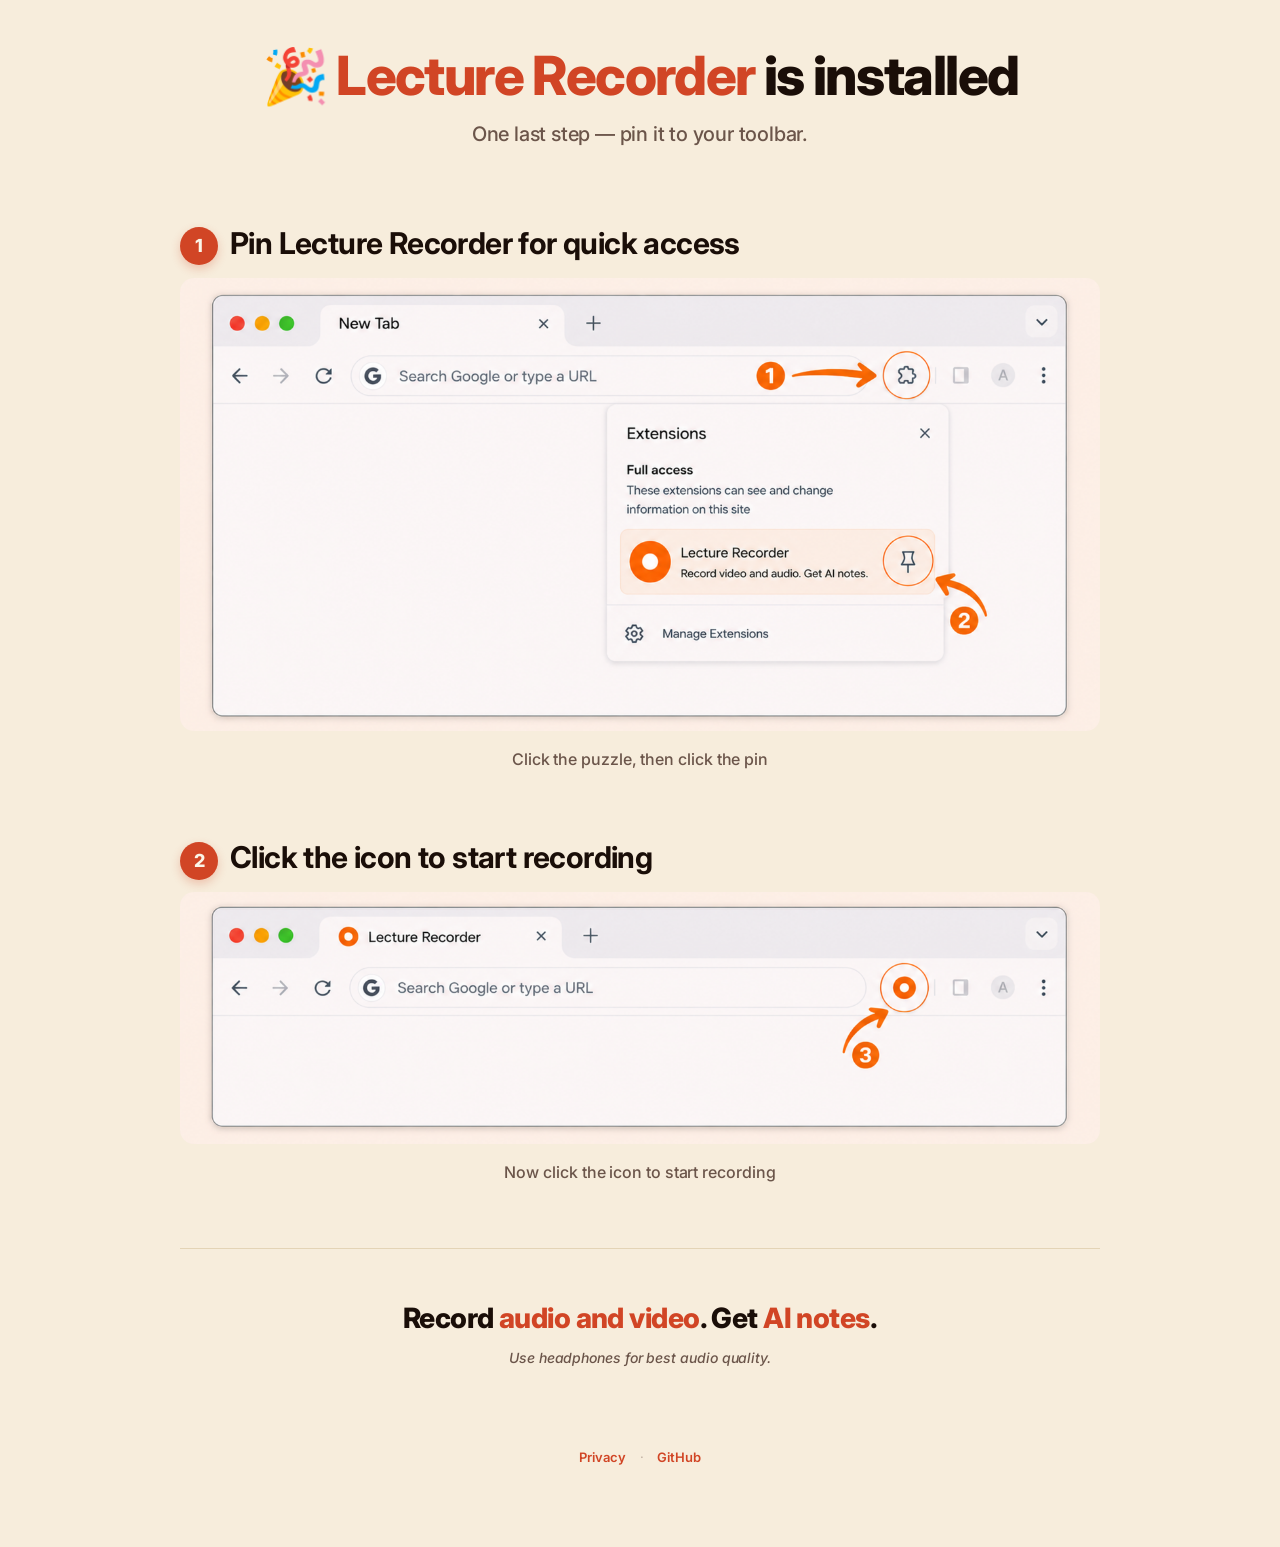
==== welcome/index.html @ 826f4487 "feat: add welcome page with pin-to-toolbar tutorial" ====
<!doctype html>
<html lang="en">
<head>
<meta charset="utf-8"/>
<meta name="viewport" content="width=device-width,initial-scale=1"/>
<meta name="robots" content="noindex"/>
<title>Welcome to Lecture Recorder</title>
<meta name="description" content="One last step — pin Lecture Recorder to your toolbar for quick access."/>
<link rel="icon" href="/favicon.ico"/>
<link href="https://fonts.googleapis.com/css2?family=Inter:wght@400;500;600;700;800;900&display=swap" rel="stylesheet"/>
<style>
  :root{
    --cream:#f7eddc;
    --cream-soft:#fbf5e8;
    --orange:#d14525;
    --orange-hover:#b73a1f;
    --espresso:#1a0e08;
    --muted:#6b554a;
    --line:#e4d4b6;
  }
  *{box-sizing:border-box;margin:0;padding:0}
  html,body{background:var(--cream);color:var(--espresso);font-family:'Inter',system-ui,-apple-system,sans-serif;line-height:1.5;-webkit-font-smoothing:antialiased;letter-spacing:-0.005em}
  body{min-height:100vh;padding:48px 24px 80px}
  .wrap{max-width:920px;margin:0 auto}

  /* Hero */
  .hero{text-align:center;margin-bottom:72px}
  .hero h1{font-size:54px;font-weight:800;line-height:1.05;letter-spacing:-0.03em;margin-bottom:14px}
  .hero h1 .accent{color:var(--orange)}
  .hero p.sub{font-size:20px;color:var(--muted);font-weight:500;letter-spacing:-0.01em}

  /* Step blocks */
  .step{margin-bottom:64px}
  .step h2{font-size:30px;font-weight:700;letter-spacing:-0.02em;margin-bottom:12px;color:var(--espresso)}
  .step .num{display:inline-block;width:38px;height:38px;border-radius:50%;background:var(--orange);color:var(--cream-soft);font-size:18px;font-weight:800;text-align:center;line-height:38px;margin-right:12px;vertical-align:middle;box-shadow:0 4px 10px rgba(209,69,37,0.25)}
  .step .caption{font-size:16px;color:var(--muted);margin-top:16px;text-align:center;font-weight:500}
  .step img{display:block;width:100%;height:auto;border-radius:14px}

  /* Value bar */
  .value{text-align:center;padding:48px 24px 8px;border-top:1px solid var(--line);margin-top:40px}
  .value .tagline{font-size:28px;font-weight:800;letter-spacing:-0.02em;color:var(--espresso);margin-bottom:8px}
  .value .tagline .accent{color:var(--orange)}
  .value .hint{font-size:14px;color:var(--muted);font-weight:500;font-style:italic}

  /* Footer */
  footer{margin-top:72px;text-align:center;font-size:13px;color:var(--muted)}
  footer a{color:var(--orange);text-decoration:none;font-weight:600}
  footer a:hover{text-decoration:underline}
  footer .sep{margin:0 10px;opacity:0.4}

  @media (max-width:640px){
    body{padding:32px 16px 56px}
    .hero h1{font-size:36px}
    .hero p.sub{font-size:16px}
    .step h2{font-size:22px}
    .step .num{width:30px;height:30px;font-size:15px;line-height:30px}
    .step{margin-bottom:48px}
    .value .tagline{font-size:20px}
  }
</style>
</head>
<body>
  <main class="wrap">

    <section class="hero">
      <h1>🎉 <span class="accent">Lecture Recorder</span> is installed</h1>
      <p class="sub">One last step — pin it to your toolbar.</p>
    </section>

    <section class="step">
      <h2><span class="num">1</span>Pin Lecture Recorder for quick access</h2>
      <img src="mockup-1.png" alt="Click the puzzle icon, then click the pin next to Lecture Recorder"/>
      <p class="caption">Click the puzzle, then click the pin</p>
    </section>

    <section class="step">
      <h2><span class="num">2</span>Click the icon to start recording</h2>
      <img src="mockup-2.png" alt="The Lecture Recorder icon is now pinned to your Chrome toolbar"/>
      <p class="caption">Now click the icon to start recording</p>
    </section>

    <section class="value">
      <p class="tagline">Record <span class="accent">audio and video</span>. Get <span class="accent">AI notes</span>.</p>
      <p class="hint">Use headphones for best audio quality.</p>
    </section>

    <footer>
      <a href="https://lecture-recorder.app/privacy.html">Privacy</a>
      <span class="sep">·</span>
      <a href="https://github.com/Alkhimik888/lecture-recorder" rel="noopener">GitHub</a>
    </footer>

  </main>
</body>
</html>
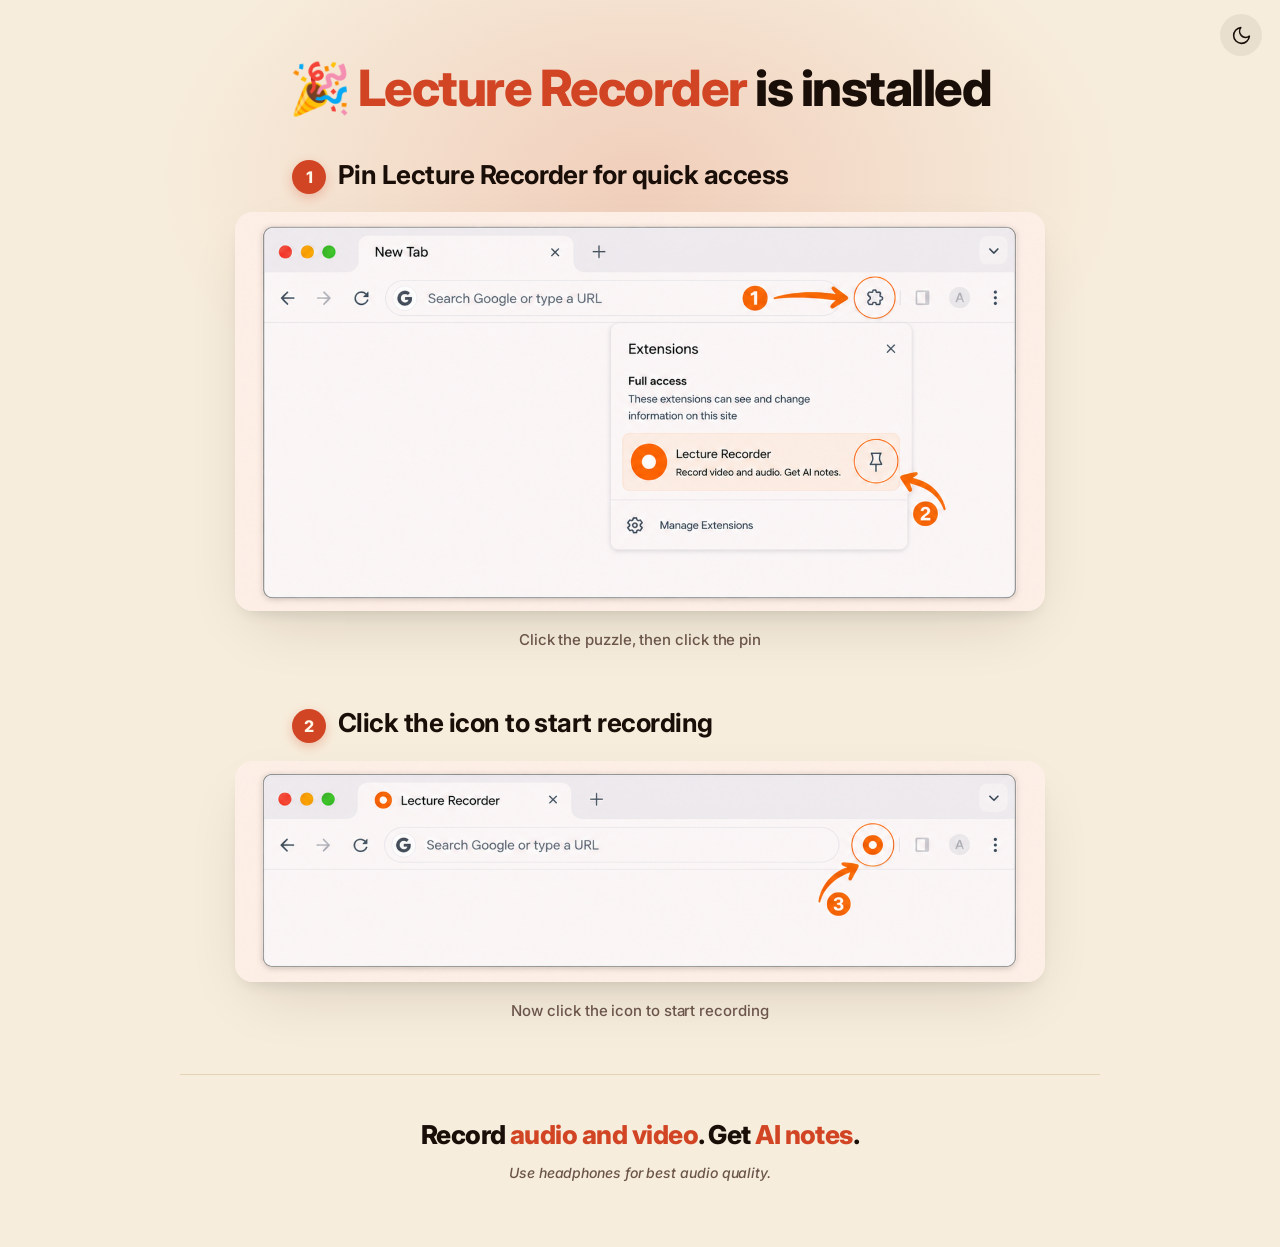
==== commit bcb7f9ef: "feat(welcome): premium-minimal polish — soft glow, mockup shadows, theme toggle, inner-edge alignmen" ====
--- a/welcome/index.html
+++ b/welcome/index.html
@@ -1,5 +1,5 @@
 <!doctype html>
-<html lang="en">
+<html lang="en" data-theme="light">
 <head>
 <meta charset="utf-8"/>
 <meta name="viewport" content="width=device-width,initial-scale=1"/>
@@ -9,74 +9,117 @@
 <link rel="icon" href="/favicon.ico"/>
 <link href="https://fonts.googleapis.com/css2?family=Inter:wght@400;500;600;700;800;900&display=swap" rel="stylesheet"/>
 <style>
-  :root{
-    --cream:#f7eddc;
-    --cream-soft:#fbf5e8;
+  :root, html[data-theme="light"]{
+    --bg:#f7eddc;
     --orange:#d14525;
-    --orange-hover:#b73a1f;
+    --glow:rgba(209,69,37,0.18);
     --espresso:#1a0e08;
     --muted:#6b554a;
     --line:#e4d4b6;
+    --shadow:rgba(26,14,8,0.14);
+    --toggle-bg:rgba(26,14,8,0.06);
+    --toggle-hover:rgba(26,14,8,0.12);
+  }
+  html[data-theme="dark"]{
+    --bg:#1a0e08;
+    --orange:#ec5a3a;
+    --glow:rgba(236,90,58,0.22);
+    --espresso:#f7eddc;
+    --muted:#bda594;
+    --line:#3a2419;
+    --shadow:rgba(0,0,0,0.45);
+    --toggle-bg:rgba(247,237,220,0.08);
+    --toggle-hover:rgba(247,237,220,0.18);
   }
   *{box-sizing:border-box;margin:0;padding:0}
-  html,body{background:var(--cream);color:var(--espresso);font-family:'Inter',system-ui,-apple-system,sans-serif;line-height:1.5;-webkit-font-smoothing:antialiased;letter-spacing:-0.005em}
-  body{min-height:100vh;padding:48px 24px 80px}
-  .wrap{max-width:920px;margin:0 auto}
+  html,body{background:var(--bg);color:var(--espresso);font-family:'Inter',system-ui,-apple-system,sans-serif;line-height:1.5;-webkit-font-smoothing:antialiased;letter-spacing:-0.005em;transition:background .35s ease, color .35s ease}
+  body{min-height:100vh;padding:14px 24px 56px;position:relative;overflow-x:hidden}
 
-  /* Hero */
-  .hero{text-align:center;margin-bottom:72px}
-  .hero h1{font-size:54px;font-weight:800;line-height:1.05;letter-spacing:-0.03em;margin-bottom:14px}
+  /* ONE soft glow behind hero — sun rising, no shapes competing for attention */
+  .glow{position:absolute;top:-160px;left:50%;transform:translateX(-50%);width:1100px;height:680px;background:radial-gradient(ellipse at center, var(--glow) 0%, transparent 62%);pointer-events:none;z-index:0;transition:background .35s ease}
+
+  /* Theme toggle — quieter, scale instead of rotate */
+  .theme-toggle{position:fixed;top:14px;right:18px;z-index:5;width:42px;height:42px;border-radius:50%;border:0;background:var(--toggle-bg);color:var(--espresso);cursor:pointer;display:flex;align-items:center;justify-content:center;transition:background .15s ease, transform .2s ease;-webkit-tap-highlight-color:transparent}
+  .theme-toggle:hover{background:var(--toggle-hover);transform:scale(1.06)}
+  .theme-toggle:focus-visible{outline:2px solid var(--orange);outline-offset:2px}
+  .theme-toggle svg{width:21px;height:21px;display:block}
+  html[data-theme="light"] .icon-moon{display:block}
+  html[data-theme="light"] .icon-sun{display:none}
+  html[data-theme="dark"]  .icon-moon{display:none}
+  html[data-theme="dark"]  .icon-sun{display:block}
+
+  .wrap{position:relative;z-index:1;max-width:920px;margin:0 auto}
+
+  /* Staggered fade-in on load — premium feel without being flashy */
+  @keyframes fadeUp{from{opacity:0;transform:translateY(12px)}to{opacity:1;transform:none}}
+  .hero,.step,.value{opacity:0;animation:fadeUp .6s cubic-bezier(.2,.7,.2,1) forwards}
+  .hero{animation-delay:.05s}
+  .step:nth-of-type(2){animation-delay:.18s}
+  .step:nth-of-type(3){animation-delay:.30s}
+  .value{animation-delay:.42s}
+  @media (prefers-reduced-motion:reduce){.hero,.step,.value{opacity:1;animation:none}}
+
+  .hero{text-align:center;padding-top:48px;margin-bottom:40px}
+  .hero h1{font-size:50px;font-weight:800;line-height:1.05;letter-spacing:-0.03em}
   .hero h1 .accent{color:var(--orange)}
-  .hero p.sub{font-size:20px;color:var(--muted);font-weight:500;letter-spacing:-0.01em}
 
-  /* Step blocks */
-  .step{margin-bottom:64px}
-  .step h2{font-size:30px;font-weight:700;letter-spacing:-0.02em;margin-bottom:12px;color:var(--espresso)}
-  .step .num{display:inline-block;width:38px;height:38px;border-radius:50%;background:var(--orange);color:var(--cream-soft);font-size:18px;font-weight:800;text-align:center;line-height:38px;margin-right:12px;vertical-align:middle;box-shadow:0 4px 10px rgba(209,69,37,0.25)}
-  .step .caption{font-size:16px;color:var(--muted);margin-top:16px;text-align:center;font-weight:500}
-  .step img{display:block;width:100%;height:auto;border-radius:14px}
+  .step{margin-bottom:52px}
+  .step-inner{max-width:88%;margin:0 auto}
+  .step h2{font-size:26px;font-weight:700;letter-spacing:-0.02em;margin-bottom:18px;color:var(--espresso);padding-left:7%}
+  .step .num{display:inline-block;width:34px;height:34px;border-radius:50%;background:var(--orange);color:#fff6e8;font-size:16px;font-weight:800;text-align:center;line-height:34px;margin-right:12px;vertical-align:middle;box-shadow:0 4px 12px rgba(209,69,37,0.28)}
+  .step img{display:block;width:100%;height:auto;border-radius:18px;box-shadow:0 24px 60px -18px var(--shadow), 0 8px 18px -8px var(--shadow);transition:transform .35s ease, box-shadow .35s ease}
+  .step:hover img{transform:translateY(-3px);box-shadow:0 32px 72px -18px var(--shadow), 0 10px 22px -10px var(--shadow)}
+  .step .caption{font-size:15px;color:var(--muted);margin-top:18px;text-align:center;font-weight:500}
 
-  /* Value bar */
-  .value{text-align:center;padding:48px 24px 8px;border-top:1px solid var(--line);margin-top:40px}
-  .value .tagline{font-size:28px;font-weight:800;letter-spacing:-0.02em;color:var(--espresso);margin-bottom:8px}
+  .value{text-align:center;padding:40px 24px 8px;border-top:1px solid var(--line);margin-top:24px}
+  .value .tagline{font-size:26px;font-weight:800;letter-spacing:-0.02em;color:var(--espresso);margin-bottom:8px}
   .value .tagline .accent{color:var(--orange)}
   .value .hint{font-size:14px;color:var(--muted);font-weight:500;font-style:italic}
 
-  /* Footer */
-  footer{margin-top:72px;text-align:center;font-size:13px;color:var(--muted)}
-  footer a{color:var(--orange);text-decoration:none;font-weight:600}
-  footer a:hover{text-decoration:underline}
-  footer .sep{margin:0 10px;opacity:0.4}
-
   @media (max-width:640px){
-    body{padding:32px 16px 56px}
-    .hero h1{font-size:36px}
-    .hero p.sub{font-size:16px}
-    .step h2{font-size:22px}
-    .step .num{width:30px;height:30px;font-size:15px;line-height:30px}
-    .step{margin-bottom:48px}
+    body{padding:10px 14px 48px}
+    .theme-toggle{top:10px;right:12px;width:38px;height:38px}
+    .glow{top:-100px;width:720px;height:440px}
+    .hero{padding-top:8px;margin-bottom:24px}
+    .hero h1{font-size:32px}
+    .step h2{font-size:19px}
+    .step .num{width:26px;height:26px;font-size:13px;line-height:26px;margin-right:8px}
+    .step-inner{max-width:100%}
+    .step{margin-bottom:40px}
+    .step img{border-radius:12px}
     .value .tagline{font-size:20px}
   }
 </style>
 </head>
 <body>
+
+  <div class="glow" aria-hidden="true"></div>
+
+  <button class="theme-toggle" id="themeToggle" aria-label="Toggle theme" type="button">
+    <svg class="icon-moon" viewBox="0 0 24 24" fill="none" stroke="currentColor" stroke-width="1.8" stroke-linecap="round" stroke-linejoin="round"><path d="M21 12.79A9 9 0 1 1 11.21 3 7 7 0 0 0 21 12.79Z"/></svg>
+    <svg class="icon-sun" viewBox="0 0 24 24" fill="none" stroke="currentColor" stroke-width="1.8" stroke-linecap="round" stroke-linejoin="round"><circle cx="12" cy="12" r="4"/><path d="M12 2v2M12 20v2M4.93 4.93l1.41 1.41M17.66 17.66l1.41 1.41M2 12h2M20 12h2M4.93 19.07l1.41-1.41M17.66 6.34l1.41-1.41"/></svg>
+  </button>
+
   <main class="wrap">
 
     <section class="hero">
-      <h1>🎉 <span class="accent">Lecture Recorder</span> is installed</h1>
-      <p class="sub">One last step — pin it to your toolbar.</p>
+      <h1>&#127881; <span class="accent">Lecture Recorder</span> is installed</h1>
     </section>
 
     <section class="step">
-      <h2><span class="num">1</span>Pin Lecture Recorder for quick access</h2>
-      <img src="mockup-1.png" alt="Click the puzzle icon, then click the pin next to Lecture Recorder"/>
-      <p class="caption">Click the puzzle, then click the pin</p>
+      <div class="step-inner">
+        <h2><span class="num">1</span>Pin Lecture Recorder for quick access</h2>
+        <img src="mockup-1.png" alt="Click the puzzle icon, then click the pin next to Lecture Recorder"/>
+        <p class="caption">Click the puzzle, then click the pin</p>
+      </div>
     </section>
 
     <section class="step">
-      <h2><span class="num">2</span>Click the icon to start recording</h2>
-      <img src="mockup-2.png" alt="The Lecture Recorder icon is now pinned to your Chrome toolbar"/>
-      <p class="caption">Now click the icon to start recording</p>
+      <div class="step-inner">
+        <h2><span class="num">2</span>Click the icon to start recording</h2>
+        <img src="mockup-2.png" alt="The Lecture Recorder icon is now pinned to your Chrome toolbar"/>
+        <p class="caption">Now click the icon to start recording</p>
+      </div>
     </section>
 
     <section class="value">
@@ -84,12 +127,25 @@
       <p class="hint">Use headphones for best audio quality.</p>
     </section>
 
-    <footer>
-      <a href="https://lecture-recorder.app/privacy.html">Privacy</a>
-      <span class="sep">·</span>
-      <a href="https://github.com/Alkhimik888/lecture-recorder" rel="noopener">GitHub</a>
-    </footer>
+  </main>
 
-  </main>
+<script>
+(function(){
+  var html = document.documentElement;
+  var btn = document.getElementById('themeToggle');
+  var saved = null;
+  try { saved = localStorage.getItem('lr-welcome-theme'); } catch (_) {}
+  if (saved === 'dark' || saved === 'light') {
+    html.setAttribute('data-theme', saved);
+  } else if (window.matchMedia && window.matchMedia('(prefers-color-scheme: dark)').matches) {
+    html.setAttribute('data-theme', 'dark');
+  }
+  btn.addEventListener('click', function(){
+    var next = html.getAttribute('data-theme') === 'dark' ? 'light' : 'dark';
+    html.setAttribute('data-theme', next);
+    try { localStorage.setItem('lr-welcome-theme', next); } catch (_) {}
+  });
+})();
+</script>
 </body>
 </html>
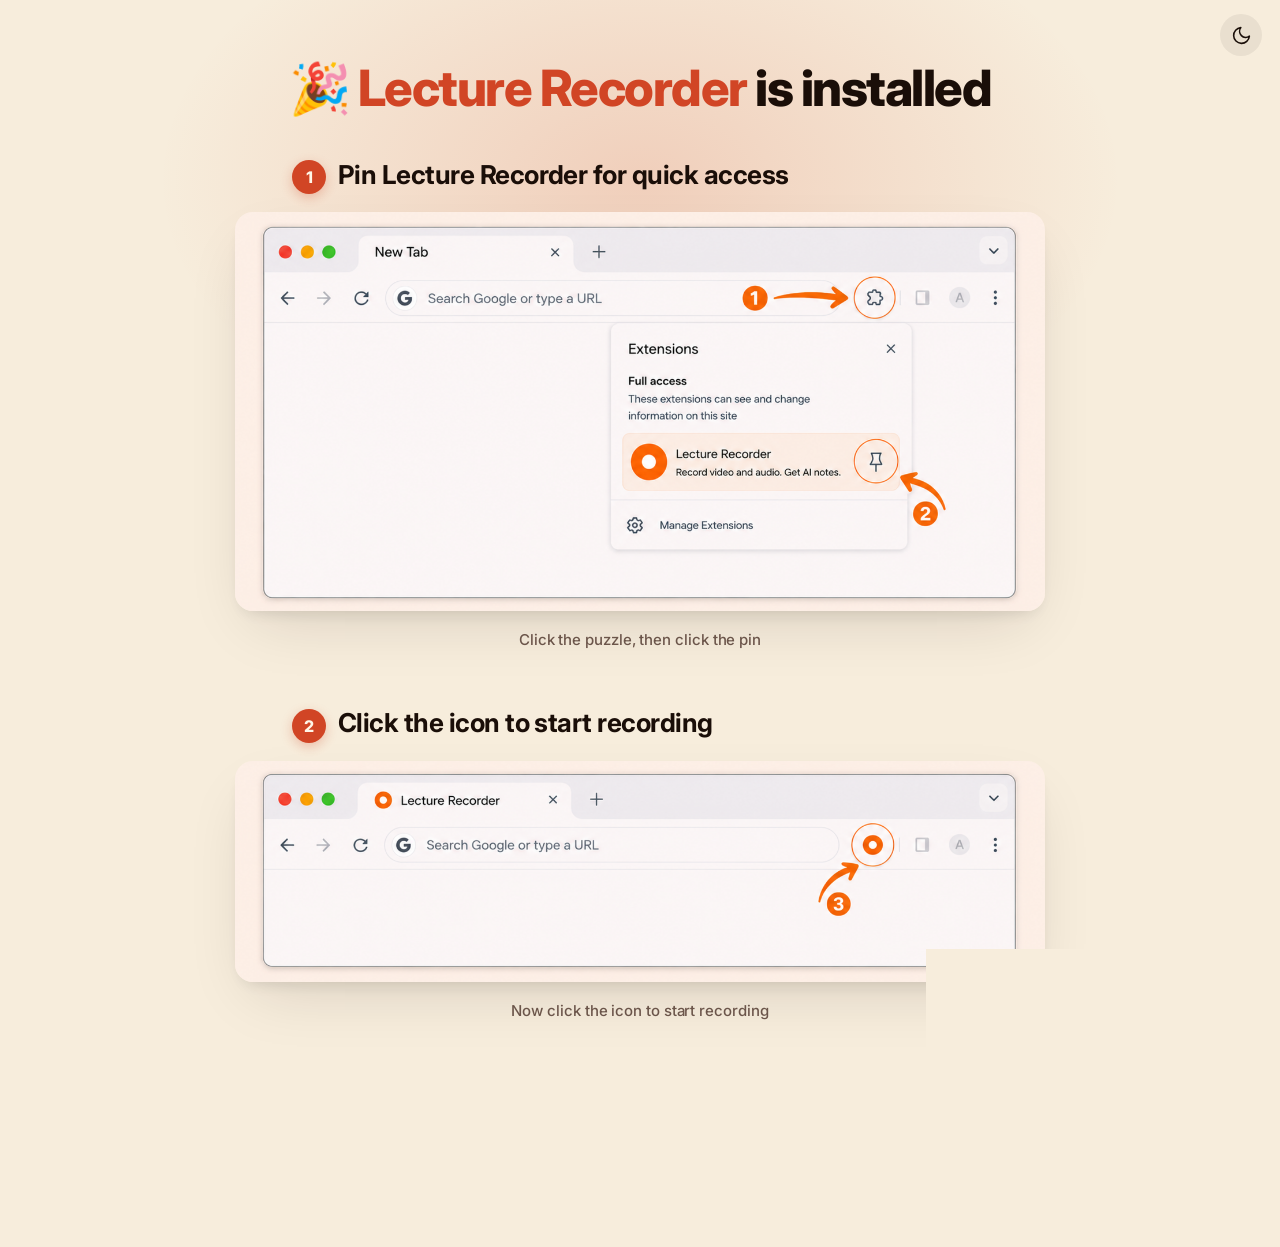
==== commit d25867bd: "feat(analytics): add Yandex Metrika 109790116 + fix Install CTA - welcome/ and landing load Metrika " ====
--- a/welcome/index.html
+++ b/welcome/index.html
@@ -5,6 +5,17 @@
 <meta name="viewport" content="width=device-width,initial-scale=1"/>
 <meta name="robots" content="noindex"/>
 <title>Welcome to Lecture Recorder</title>
+<!-- Yandex.Metrika counter -->
+<script type="text/javascript">
+   (function(m,e,t,r,i,k,a){m[i]=m[i]||function(){(m[i].a=m[i].a||[]).push(arguments)};
+   m[i].l=1*new Date();
+   for (var j = 0; j < document.scripts.length; j++) {if (document.scripts[j].src === r) { return; }}
+   k=e.createElement(t),a=e.getElementsByTagName(t)[0],k.async=1,k.src=r,a.parentNode.insertBefore(k,a)})
+   (window, document, "script", "https://mc.yandex.ru/metrika/tag.js", "ym");
+   ym(109790116, "init", {clickmap:true, trackLinks:true, accurateTrackBounce:true, webvisor:false});
+</script>
+<noscript><div><img src="https://mc.yandex.ru/watch/109790116" style="position:absolute; left:-9999px;" alt="" /></div></noscript>
+<!-- /Yandex.Metrika counter -->
 <meta name="description" content="One last step — pin Lecture Recorder to your toolbar for quick access."/>
 <link rel="icon" href="/favicon.ico"/>
 <link href="https://fonts.googleapis.com/css2?family=Inter:wght@400;500;600;700;800;900&display=swap" rel="stylesheet"/>
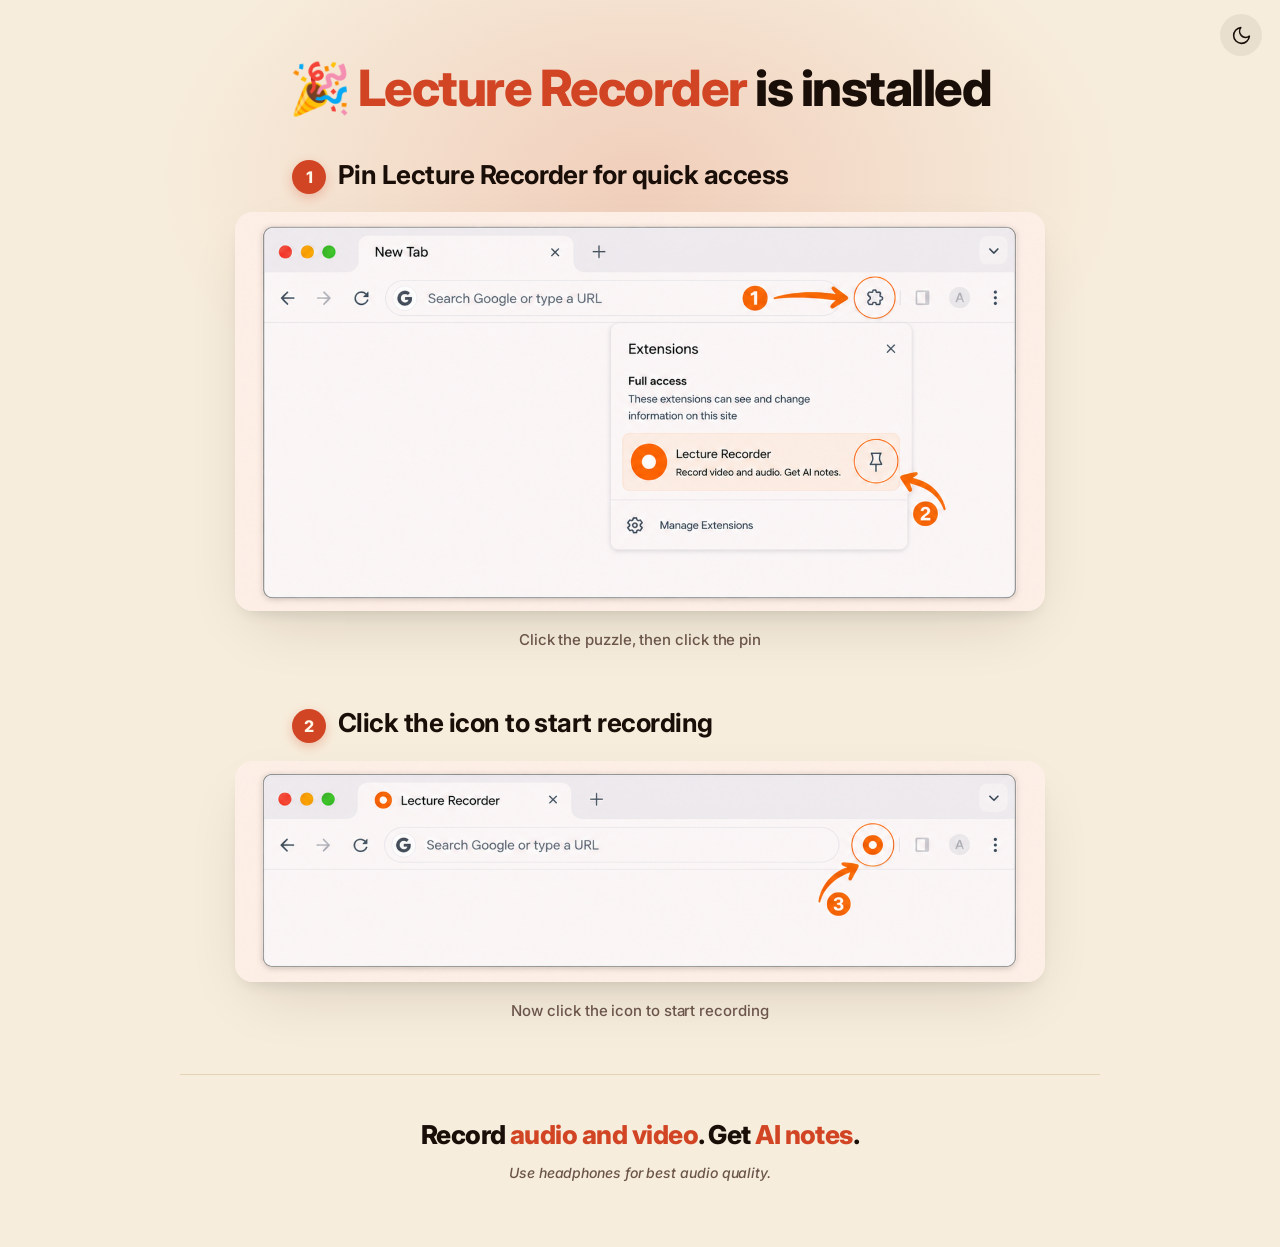
==== commit 8a3f8bcf: "fix(theme): always default to light — drop prefers-color-scheme auto-dark (owner 2026-06-12) Co-Auth" ====
--- a/welcome/index.html
+++ b/welcome/index.html
@@ -148,8 +148,6 @@
   try { saved = localStorage.getItem('lr-welcome-theme'); } catch (_) {}
   if (saved === 'dark' || saved === 'light') {
     html.setAttribute('data-theme', saved);
-  } else if (window.matchMedia && window.matchMedia('(prefers-color-scheme: dark)').matches) {
-    html.setAttribute('data-theme', 'dark');
   }
   btn.addEventListener('click', function(){
     var next = html.getAttribute('data-theme') === 'dark' ? 'light' : 'dark';
